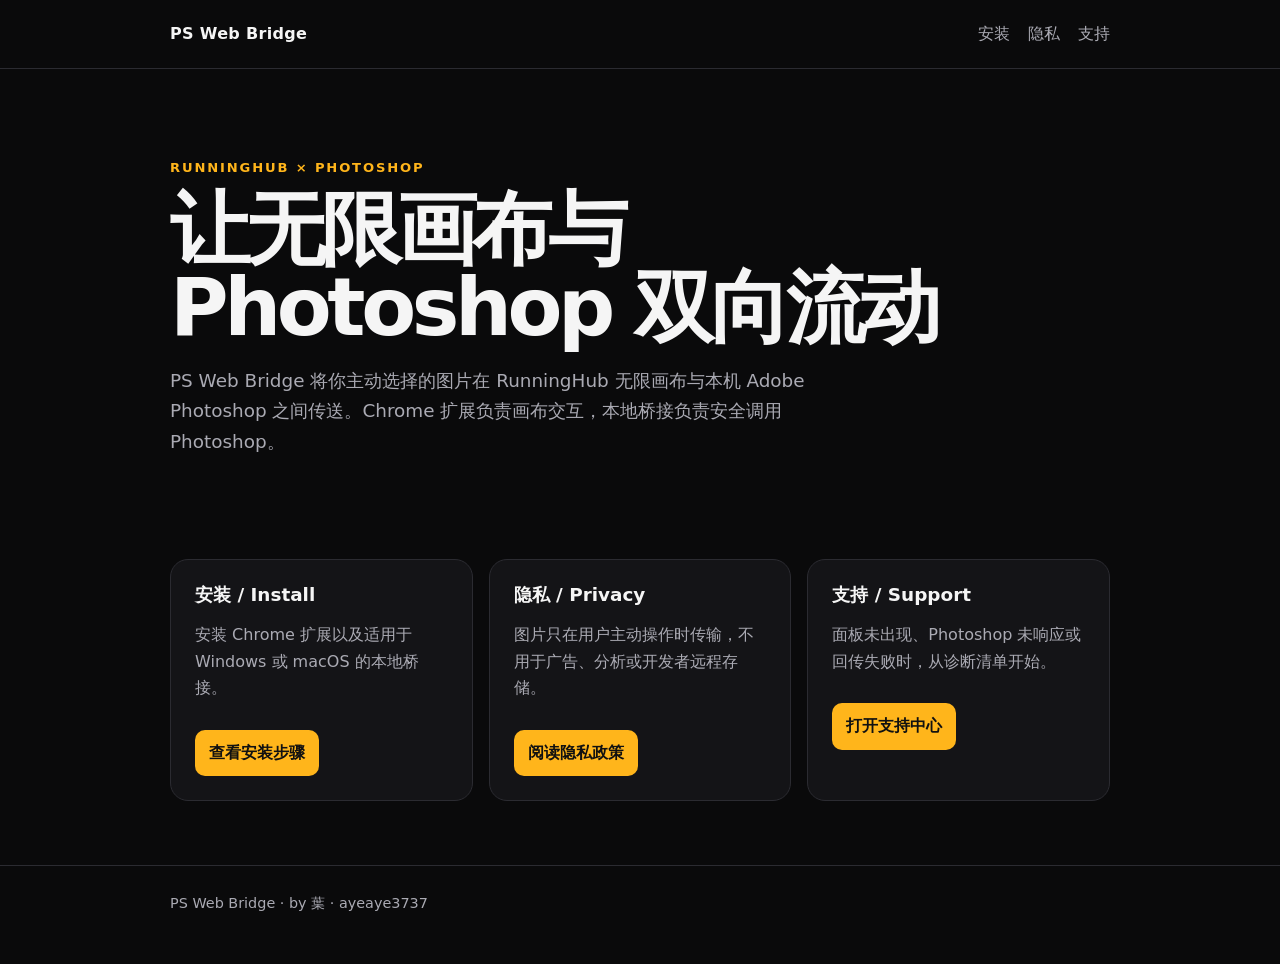
==== index.html @ 41f7472b "Publish PS Web Bridge support site" ====
<!doctype html>
<html lang="zh-CN">
<head>
  <meta charset="utf-8">
  <meta name="viewport" content="width=device-width,initial-scale=1">
  <meta name="description" content="PS Web Bridge 官方支持站：安装、隐私与故障排查。">
  <meta property="og:title" content="PS Web Bridge">
  <meta property="og:description" content="在 RunningHub 无限画布与本机 Photoshop 之间双向传送图片。">
  <meta property="og:type" content="website">
  <meta property="og:url" content="https://pjczz.github.io/ps-canvas-support/">
  <meta property="og:image" content="https://pjczz.github.io/ps-canvas-support/og.png">
  <meta name="twitter:card" content="summary_large_image">
  <meta name="twitter:image" content="https://pjczz.github.io/ps-canvas-support/og.png">
  <title>PS Web Bridge</title>
  <link rel="stylesheet" href="./styles.css">
</head>
<body>
  <header><nav class="shell"><a class="brand" href="./">PS Web Bridge</a><div class="nav-links"><a href="./install/">安装</a><a href="./privacy/">隐私</a><a href="./support/">支持</a></div></nav></header>
  <main class="shell">
    <section class="hero"><div class="eyebrow">RunningHub × Photoshop</div><h1>让无限画布与 Photoshop 双向流动</h1><p class="lead">PS Web Bridge 将你主动选择的图片在 RunningHub 无限画布与本机 Adobe Photoshop 之间传送。Chrome 扩展负责画布交互，本地桥接负责安全调用 Photoshop。</p></section>
    <section class="grid">
      <article class="card"><h2>安装 / Install</h2><p>安装 Chrome 扩展以及适用于 Windows 或 macOS 的本地桥接。</p><a class="button" href="./install/">查看安装步骤</a></article>
      <article class="card"><h2>隐私 / Privacy</h2><p>图片只在用户主动操作时传输，不用于广告、分析或开发者远程存储。</p><a class="button" href="./privacy/">阅读隐私政策</a></article>
      <article class="card"><h2>支持 / Support</h2><p>面板未出现、Photoshop 未响应或回传失败时，从诊断清单开始。</p><a class="button" href="./support/">打开支持中心</a></article>
    </section>
  </main>
  <footer><div class="shell">PS Web Bridge · by 葉 · ayeaye3737</div></footer>
</body>
</html>
---- styles.css ----
:root {
  color-scheme: dark;
  --bg: #0a0a0b;
  --panel: #141417;
  --line: #2b2b31;
  --text: #f5f5f5;
  --muted: #aaaab3;
  --accent: #ffb51b;
  font-family: Inter, ui-sans-serif, system-ui, -apple-system, BlinkMacSystemFont, "Segoe UI", sans-serif;
}

* { box-sizing: border-box; }
body { margin: 0; background: var(--bg); color: var(--text); line-height: 1.65; }
a { color: var(--accent); }
.shell { width: min(940px, calc(100% - 32px)); margin: 0 auto; }
header { border-bottom: 1px solid var(--line); }
nav { min-height: 68px; display: flex; align-items: center; justify-content: space-between; gap: 24px; }
.brand { color: var(--text); font-weight: 750; letter-spacing: .02em; text-decoration: none; }
.nav-links { display: flex; flex-wrap: wrap; gap: 18px; }
.nav-links a { color: var(--muted); text-decoration: none; }
.hero { padding: 88px 0 56px; }
.eyebrow { color: var(--accent); font-size: .82rem; font-weight: 750; letter-spacing: .14em; text-transform: uppercase; }
h1 { max-width: 780px; margin: 12px 0 18px; font-size: clamp(2.4rem, 7vw, 5rem); line-height: .98; letter-spacing: -.055em; }
h2 { margin-top: 44px; line-height: 1.2; }
p, li { color: var(--muted); }
.lead { max-width: 700px; font-size: 1.15rem; }
.grid { display: grid; grid-template-columns: repeat(3, 1fr); gap: 16px; margin: 28px 0 64px; }
.card { min-height: 190px; padding: 24px; border: 1px solid var(--line); border-radius: 18px; background: var(--panel); }
.card h2 { margin: 0 0 10px; font-size: 1.15rem; }
.button { display: inline-block; margin-top: 12px; padding: 10px 14px; border-radius: 10px; background: var(--accent); color: #111; font-weight: 750; text-decoration: none; }
main.article { max-width: 760px; padding: 48px 0 80px; }
.notice { margin: 28px 0; padding: 18px 20px; border-left: 3px solid var(--accent); background: var(--panel); }
code { color: #fff; overflow-wrap: anywhere; }
footer { padding: 26px 0 48px; border-top: 1px solid var(--line); color: var(--muted); font-size: .9rem; }
@media (max-width: 720px) { .grid { grid-template-columns: 1fr; } nav { align-items: flex-start; padding: 18px 0; flex-direction: column; } .hero { padding-top: 56px; } }
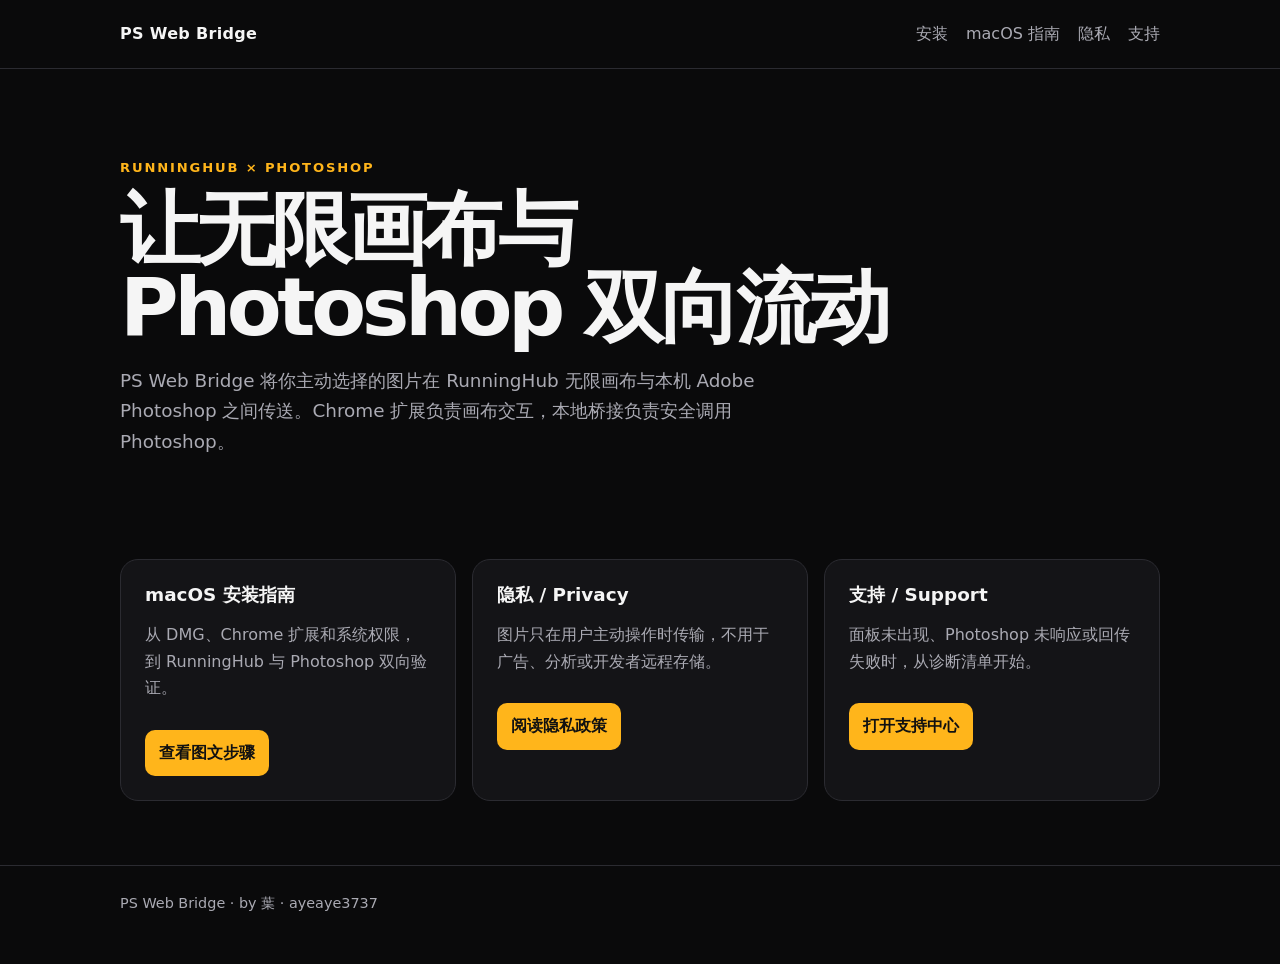
==== commit d8f2e1b2: "docs: add macOS installation guide" ====
--- a/index.html
+++ b/index.html
@@ -15,11 +15,11 @@
   <link rel="stylesheet" href="./styles.css">
 </head>
 <body>
-  <header><nav class="shell"><a class="brand" href="./">PS Web Bridge</a><div class="nav-links"><a href="./install/">安装</a><a href="./privacy/">隐私</a><a href="./support/">支持</a></div></nav></header>
+  <header><nav class="shell"><a class="brand" href="./">PS Web Bridge</a><div class="nav-links"><a href="./install/">安装</a><a href="./macos/">macOS 指南</a><a href="./privacy/">隐私</a><a href="./support/">支持</a></div></nav></header>
   <main class="shell">
     <section class="hero"><div class="eyebrow">RunningHub × Photoshop</div><h1>让无限画布与 Photoshop 双向流动</h1><p class="lead">PS Web Bridge 将你主动选择的图片在 RunningHub 无限画布与本机 Adobe Photoshop 之间传送。Chrome 扩展负责画布交互，本地桥接负责安全调用 Photoshop。</p></section>
     <section class="grid">
-      <article class="card"><h2>安装 / Install</h2><p>安装 Chrome 扩展以及适用于 Windows 或 macOS 的本地桥接。</p><a class="button" href="./install/">查看安装步骤</a></article>
+      <article class="card"><h2>macOS 安装指南</h2><p>从 DMG、Chrome 扩展和系统权限，到 RunningHub 与 Photoshop 双向验证。</p><a class="button" href="./macos/">查看图文步骤</a></article>
       <article class="card"><h2>隐私 / Privacy</h2><p>图片只在用户主动操作时传输，不用于广告、分析或开发者远程存储。</p><a class="button" href="./privacy/">阅读隐私政策</a></article>
       <article class="card"><h2>支持 / Support</h2><p>面板未出现、Photoshop 未响应或回传失败时，从诊断清单开始。</p><a class="button" href="./support/">打开支持中心</a></article>
     </section>
--- a/styles.css
+++ b/styles.css
@@ -6,13 +6,15 @@
   --text: #f5f5f5;
   --muted: #aaaab3;
   --accent: #ffb51b;
+  --accent-soft: rgba(255, 181, 27, .12);
+  --success: #63d391;
   font-family: Inter, ui-sans-serif, system-ui, -apple-system, BlinkMacSystemFont, "Segoe UI", sans-serif;
 }
 
 * { box-sizing: border-box; }
 body { margin: 0; background: var(--bg); color: var(--text); line-height: 1.65; }
 a { color: var(--accent); }
-.shell { width: min(940px, calc(100% - 32px)); margin: 0 auto; }
+.shell { width: min(1040px, calc(100% - 32px)); margin: 0 auto; }
 header { border-bottom: 1px solid var(--line); }
 nav { min-height: 68px; display: flex; align-items: center; justify-content: space-between; gap: 24px; }
 .brand { color: var(--text); font-weight: 750; letter-spacing: .02em; text-decoration: none; }
@@ -28,8 +30,49 @@
 .card { min-height: 190px; padding: 24px; border: 1px solid var(--line); border-radius: 18px; background: var(--panel); }
 .card h2 { margin: 0 0 10px; font-size: 1.15rem; }
 .button { display: inline-block; margin-top: 12px; padding: 10px 14px; border-radius: 10px; background: var(--accent); color: #111; font-weight: 750; text-decoration: none; }
-main.article { max-width: 760px; padding: 48px 0 80px; }
+main.article { max-width: 820px; padding: 48px 0 80px; }
+main.article h1 { font-size: clamp(2.5rem, 6vw, 4.25rem); line-height: 1.04; }
 .notice { margin: 28px 0; padding: 18px 20px; border-left: 3px solid var(--accent); background: var(--panel); }
 code { color: #fff; overflow-wrap: anywhere; }
+.article-intro { max-width: 720px; font-size: 1.08rem; }
+.meta-grid { display: grid; grid-template-columns: repeat(2, minmax(0, 1fr)); gap: 12px; margin: 28px 0; }
+.meta-item { padding: 16px 18px; border: 1px solid var(--line); border-radius: 14px; background: var(--panel); }
+.meta-item strong, .meta-item span { display: block; }
+.meta-item span { margin-top: 4px; color: var(--muted); }
+.status { display: inline-flex; align-items: center; gap: 8px; margin: 8px 0 0; padding: 6px 10px; border: 1px solid rgba(99, 211, 145, .35); border-radius: 999px; color: var(--success); background: rgba(99, 211, 145, .08); font-size: .86rem; font-weight: 700; }
+.toc { margin: 28px 0 44px; padding: 20px 24px; border: 1px solid var(--line); border-radius: 16px; background: var(--panel); }
+.toc strong { display: block; margin-bottom: 8px; }
+.toc ol { margin: 0; padding-left: 22px; columns: 2; }
+.toc li { break-inside: avoid; }
+.steps { padding: 0; list-style: none; counter-reset: guide-step; }
+.steps > li { position: relative; margin: 18px 0; padding: 2px 0 2px 50px; counter-increment: guide-step; }
+.steps > li::before { position: absolute; left: 0; top: 0; width: 34px; height: 34px; border-radius: 50%; background: var(--accent); color: #111; content: counter(guide-step); display: grid; place-items: center; font-weight: 800; }
+.checklist { padding: 0; list-style: none; }
+.checklist li { position: relative; margin: 10px 0; padding-left: 30px; }
+.checklist li::before { position: absolute; left: 0; color: var(--success); content: "✓"; font-weight: 900; }
+.path { display: block; margin: 12px 0; padding: 12px 14px; border: 1px solid var(--line); border-radius: 10px; background: #0f0f11; color: #fff; overflow-wrap: anywhere; }
+.figure { margin: 24px 0 36px; }
+.figure img { display: block; width: 100%; height: auto; border: 1px solid var(--line); border-radius: 14px; background: #fff; }
+.figure figcaption { margin-top: 10px; color: var(--muted); font-size: .9rem; }
+.figure.narrow { max-width: 720px; }
+.callout { margin: 24px 0; padding: 18px 20px; border: 1px solid rgba(255, 181, 27, .38); border-radius: 14px; background: var(--accent-soft); }
+.callout strong { color: #fff; }
+.release-actions { display: flex; flex-wrap: wrap; gap: 12px; margin: 22px 0; }
+.button.secondary { border: 1px solid var(--line); background: var(--panel); color: var(--text); }
+.hash { font-size: .84rem; word-break: break-all; }
+.mini-table { width: 100%; margin: 18px 0; border-collapse: collapse; }
+.mini-table th, .mini-table td { padding: 12px 10px; border-bottom: 1px solid var(--line); text-align: left; vertical-align: top; }
+.mini-table th { color: #fff; }
+.mini-table td { color: var(--muted); }
+.english { margin-top: 56px; padding-top: 30px; border-top: 1px solid var(--line); }
 footer { padding: 26px 0 48px; border-top: 1px solid var(--line); color: var(--muted); font-size: .9rem; }
-@media (max-width: 720px) { .grid { grid-template-columns: 1fr; } nav { align-items: flex-start; padding: 18px 0; flex-direction: column; } .hero { padding-top: 56px; } }
+@media (max-width: 720px) {
+  .grid, .meta-grid { grid-template-columns: 1fr; }
+  nav { align-items: flex-start; padding: 18px 0; flex-direction: column; }
+  .nav-links { gap: 12px 16px; }
+  .hero { padding-top: 56px; }
+  main.article { padding-top: 36px; }
+  .toc ol { columns: 1; }
+  .steps > li { padding-left: 44px; }
+  .mini-table { display: block; overflow-x: auto; }
+}
